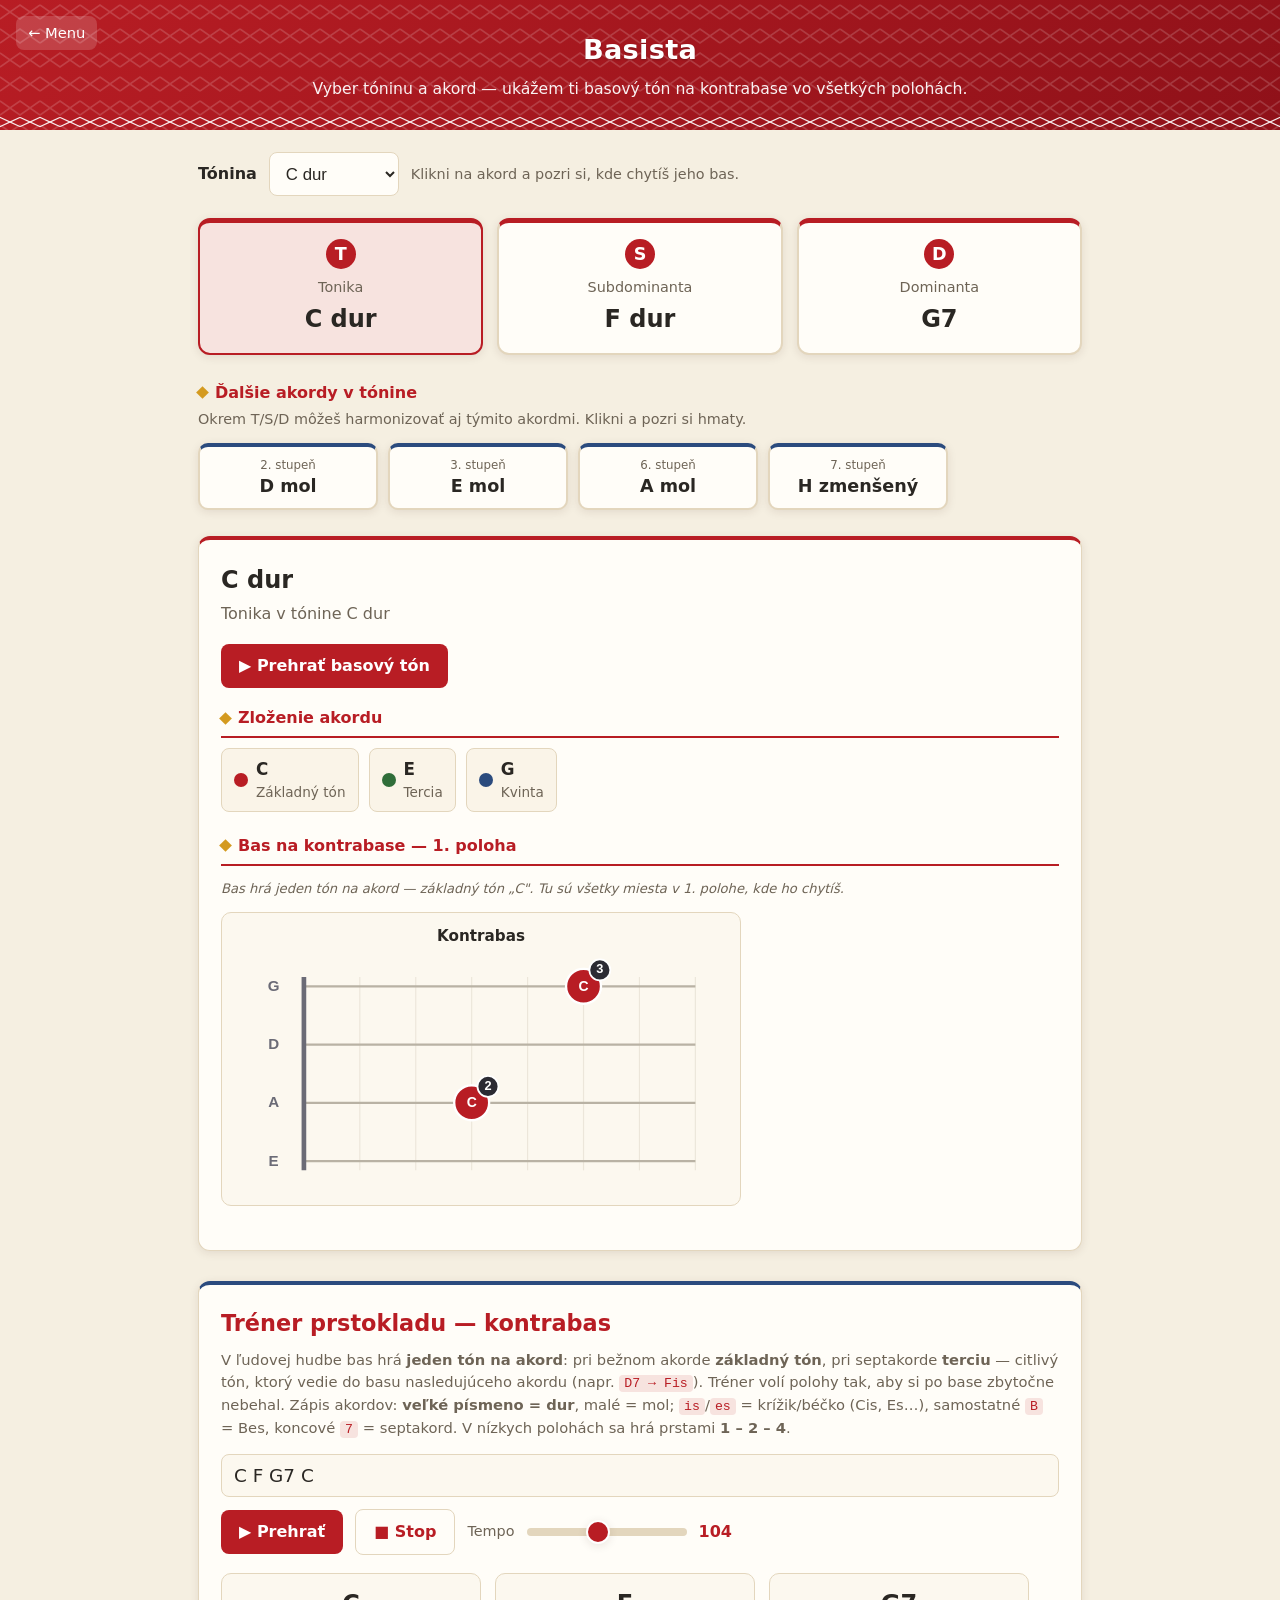
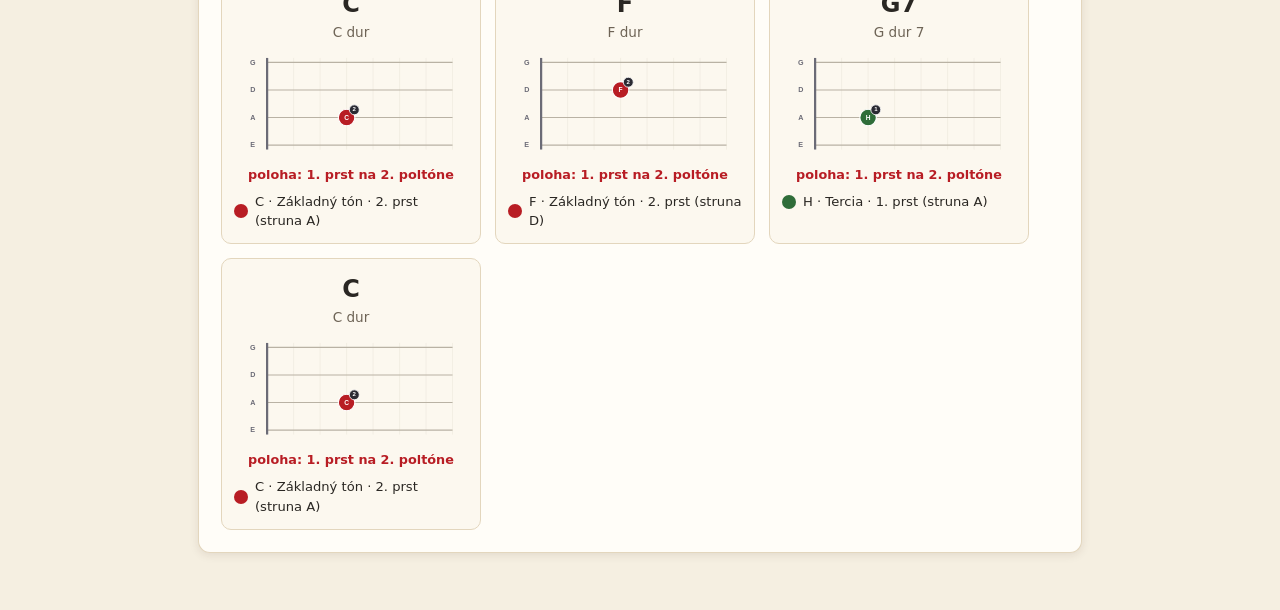
==== basista.html @ 47eb4d36 "Prvotny commit: appka na harmonizaciu ludoviek Menu basista/kontras, vyber toniny, T/S/D + dalsie di" ====
<!DOCTYPE html>
<html lang="sk">
<head>
  <meta charset="UTF-8">
  <meta name="viewport" content="width=device-width, initial-scale=1.0">
  <meta name="theme-color" content="#b81d24">
  <title>Basista — Harmonizácia ľudových piesní</title>
  <link rel="stylesheet" href="styles.css">
</head>
<body data-role="basista">
  <header class="app-header">
    <a class="back-link" href="index.html">← Menu</a>
    <h1>Basista</h1>
    <p class="tagline">Vyber tóninu a akord — ukážem ti basový tón na kontrabase vo všetkých polohách.</p>
  </header>

  <main>
    <section class="controls">
      <label for="keySelect">Tónina</label>
      <select id="keySelect"></select>
      <span class="hint">Klikni na akord a pozri si, kde chytíš jeho bas.</span>
    </section>

    <section class="functions" id="functions" aria-label="Harmonické funkcie"></section>

    <section class="scale" id="scale" aria-label="Ďalšie akordy v tónine"></section>

    <section class="detail" id="detail" hidden></section>

    <section class="trainer" aria-label="Tréner prstokladu kontrabasu">
      <h2>Tréner prstokladu — kontrabas</h2>
      <p class="tr-intro">
        V ľudovej hudbe bas hrá <strong>jeden tón na akord</strong>: pri bežnom akorde
        <strong>základný tón</strong>, pri septakorde <strong>terciu</strong> — citlivý tón, ktorý
        vedie do basu nasledujúceho akordu (napr. <code>D7 → Fis</code>). Tréner volí polohy tak, aby
        si po base zbytočne nebehal.
        Zápis akordov: <strong>veľké písmeno = dur</strong>, malé = mol; <code>is</code>/<code>es</code> =
        krížik/béčko (Cis, Es…), samostatné <code>B</code> = Bes, koncové <code>7</code> = septakord.
        V nízkych polohách sa hrá prstami <strong>1 – 2 – 4</strong>.
      </p>
      <input id="bassInput" type="text" autocomplete="off" spellcheck="false"
             placeholder="napr.  C F G7 C   alebo   G C D G" value="C F G7 C">
      <div class="prog-controls">
        <button type="button" id="bassPlay" class="play-btn">▶ Prehrať</button>
        <button type="button" id="bassStop" class="play-btn ghost">■ Stop</button>
        <label class="tempo" for="bassTempo">Tempo</label>
        <input type="range" id="bassTempo" min="60" max="160" value="104">
        <span class="tempo-val" id="bassTempoVal">104</span>
      </div>
      <div class="prog-errors" id="bassErrors"></div>
      <div class="prog-result" id="bassResult"></div>
    </section>
  </main>

  <script src="js/theory.js"></script>
  <script src="js/instruments.js"></script>
  <script src="js/fingerboard.js"></script>
  <script src="js/kontra.js"></script>
  <script src="js/bass.js"></script>
  <script src="js/lib/Tone.js"></script>
  <script src="js/audio.js"></script>
  <script src="js/app.js"></script>
</body>
</html>
---- styles.css ----
:root {
  color-scheme: light;

  /* Folklórna paleta — ľanové plátno + vyšívacie nite */
  --bg: #f5efe1;            /* nebielené ľanové plátno */
  --panel: #fffdf8;         /* teplá biela */
  --ink: #2a2723;
  --muted: #6e6456;
  --line: #e3d6bd;          /* tlmená béžová (švík) */
  --accent: #b81d24;        /* folklórna červená (hlavný akcent) */
  --accent-soft: #f7e3df;   /* svetlý červený nádych (aktívne karty) */

  /* Folklórne nite */
  --folk-red: #b81d24;
  --folk-blue: #2b4b7e;
  --folk-gold: #d49a1f;
  --folk-green: #2f6d39;

  /* Farby tónov akordu = vyšívacie nite */
  --root: #b81d24;          /* základný tón – červená */
  --third: #2f6d39;         /* tercia – zelená */
  --fifth: #2b4b7e;         /* kvinta – modrá */
  --seventh: #d49a1f;       /* septima – zlatá */

  --shadow: 0 2px 10px rgba(60, 30, 20, 0.10);

  /* Čičmiansky vyšívaný lem (biela mriežka, bezošvová dlaždica 40×24) */
  --folk-band: url("data:image/svg+xml,%3Csvg%20xmlns='http://www.w3.org/2000/svg'%20width='40'%20height='24'%3E%3Cg%20fill='none'%20stroke='white'%20stroke-width='1.6'%3E%3Cpath%20d='M0%205%20L10%2012%20L20%205%20L30%2012%20L40%205'/%3E%3Cpath%20d='M0%2019%20L10%2012%20L20%2019%20L30%2012%20L40%2019'/%3E%3C/g%3E%3C/svg%3E");
}

* { box-sizing: border-box; }

body {
  margin: 0;
  font-family: "Segoe UI", system-ui, -apple-system, sans-serif;
  background: var(--bg);
  color: var(--ink);
  line-height: 1.5;
  -webkit-text-size-adjust: 100%; /* iOS: nezväčšuj text pri otočení */
  text-size-adjust: 100%;
}

/* Viditeľný focus pre klávesnicu (prístupnosť) — folklórne modrý prstenec */
:focus-visible {
  outline: 3px solid var(--folk-blue);
  outline-offset: 2px;
}
a:focus-visible,
button:focus-visible,
select:focus-visible,
input:focus-visible,
.fn-card:focus-visible,
.tone-card:focus-visible,
.menu-card:focus-visible,
.voice.clickable:focus-visible,
.prog-cell.clickable:focus-visible {
  outline: 3px solid var(--folk-blue);
  outline-offset: 2px;
  border-radius: 8px;
}

.app-header {
  position: relative;
  overflow: hidden;
  background: linear-gradient(135deg, var(--folk-red), #8f1119);
  color: #fff;
  padding: 30px 24px 30px;
  text-align: center;
}
/* Jemná výšivková mriežka cez celú hlavičku */
.app-header::before {
  content: "";
  position: absolute;
  inset: 0;
  background-image: var(--folk-band);
  background-size: 40px 24px;
  opacity: 0.16;
  pointer-events: none;
}
/* Vyšívaný lem na spodnom okraji (ako na kroji) */
.app-header::after {
  content: "";
  position: absolute;
  left: 0;
  right: 0;
  bottom: 0;
  height: 16px;
  background-image: var(--folk-band);
  background-size: 40px 16px;
  background-repeat: repeat-x;
  background-position: center bottom;
  opacity: 0.9;
  pointer-events: none;
}
/* Text a odkazy nad vzorom */
.app-header > * { position: relative; z-index: 1; }
.app-header h1 {
  margin: 0 0 6px;
  font-size: 1.7rem;
  letter-spacing: 0.3px;
  text-wrap: balance;
  text-shadow: 0 1px 2px rgba(0, 0, 0, 0.25);
}
.app-header .tagline { margin: 0; opacity: 0.94; font-size: 0.98rem; text-wrap: balance; }

main {
  max-width: 920px;
  margin: 0 auto;
  padding: 22px 18px 60px;
}

.controls {
  display: flex;
  align-items: center;
  gap: 12px;
  flex-wrap: wrap;
  margin-bottom: 22px;
}
.controls label { font-weight: 600; }
.controls select {
  font-size: 1.05rem;
  padding: 8px 12px;
  border: 1px solid var(--line);
  border-radius: 8px;
  background: var(--panel);
  color: var(--ink);
  min-width: 130px;
  min-height: 44px; /* pohodlný dotykový cieľ */
}
.controls .hint { color: var(--muted); font-size: 0.9rem; }

/* Karty funkcií */
.functions {
  display: grid;
  grid-template-columns: repeat(3, 1fr);
  gap: 14px;
  margin-bottom: 26px;
}
.fn-card {
  background: var(--panel);
  border: 2px solid var(--line);
  border-top: 5px solid var(--folk-red); /* vyšívaný pás navrchu */
  border-radius: 12px;
  padding: 16px;
  text-align: center;
  cursor: pointer;
  transition: border-color 0.15s, transform 0.05s, box-shadow 0.15s;
  box-shadow: var(--shadow);
  touch-action: manipulation; /* zruší 300ms oneskorenie a dvojklik-zoom na dotyku */
}
.fn-card:hover { border-color: var(--accent); transform: translateY(-1px); }
.fn-card.active { border-color: var(--accent); background: var(--accent-soft); }
.fn-card .abbr {
  display: inline-block;
  font-size: 1.1rem;
  font-weight: 700;
  color: #fff;
  background: var(--accent);
  width: 30px; height: 30px; line-height: 30px;
  border-radius: 50%;
  margin-bottom: 8px;
}
.fn-card .fn-name { color: var(--muted); font-size: 0.9rem; }
.fn-card .chord-name { font-size: 1.5rem; font-weight: 700; margin-top: 2px; }

/* Ďalšie akordy — menšie karty pod T/S/D */
.scale { margin-bottom: 26px; }
.scale-title {
  font-size: 1rem;
  margin: 0 0 4px;
  color: var(--accent);
  display: flex;
  align-items: center;
  gap: 8px;
}
.scale-title::before {
  content: "";
  width: 9px; height: 9px;
  background: var(--folk-gold);
  transform: rotate(45deg); /* folklórny kosoštvorec */
  flex: none;
}
.scale-hint { color: var(--muted); font-size: 0.9rem; margin: 0 0 12px; }
.scale-tones {
  display: flex;
  flex-wrap: wrap;
  gap: 10px;
}
.tone-card {
  flex: 1 1 120px;
  max-width: 180px;
  background: var(--panel);
  border: 2px solid var(--line);
  border-top: 4px solid var(--folk-blue); /* vyšívaný pás navrchu */
  border-radius: 10px;
  padding: 10px 8px;
  text-align: center;
  cursor: pointer;
  min-height: 44px; /* pohodlný dotykový cieľ */
  box-shadow: var(--shadow);
  transition: border-color 0.15s, transform 0.05s, background 0.15s;
  touch-action: manipulation;
}
.tone-card:hover { border-color: var(--accent); transform: translateY(-1px); }
.tone-card.active { border-color: var(--accent); background: var(--accent-soft); }
.tone-card .deg { font-size: 0.74rem; color: var(--muted); }
.tone-card .tone-name { font-size: 1.1rem; font-weight: 700; line-height: 1.25; margin-top: 2px; }

/* Detail */
.detail {
  background: var(--panel);
  border: 1px solid var(--line);
  border-top: 4px solid var(--folk-red);
  border-radius: 12px;
  padding: 22px;
  box-shadow: var(--shadow);
}
.detail h2 { margin: 0 0 4px; font-size: 1.5rem; text-wrap: balance; }
.detail .sub { color: var(--muted); margin: 0 0 18px; }

.block { margin-bottom: 22px; }
.block h3 {
  font-size: 1rem;
  margin: 0 0 10px;
  padding-bottom: 6px;
  border-bottom: 2px solid var(--folk-red);
  color: var(--accent);
  display: flex;
  align-items: center;
  gap: 8px;
}
.block h3::before {
  content: "";
  width: 9px; height: 9px;
  background: var(--folk-gold);
  transform: rotate(45deg); /* folklórny kosoštvorec */
  flex: none;
}

/* Zloženie akordu */
.notes { list-style: none; padding: 0; margin: 0; display: flex; flex-wrap: wrap; gap: 10px; }
.notes li {
  display: flex; align-items: center; gap: 8px;
  background: #faf4e8; border: 1px solid var(--line);
  border-radius: 8px; padding: 8px 12px;
}
.dot { width: 14px; height: 14px; border-radius: 50%; flex: none; }
.note-name { font-weight: 700; font-size: 1.05rem; }
.note-role { color: var(--muted); font-size: 0.85rem; }
.opt { color: var(--muted); font-style: italic; font-size: 0.82rem; }

/* Hlasy: bas vs kontra */
.voices { display: grid; grid-template-columns: 1fr 1fr; gap: 14px; }
.voice {
  border: 1px solid var(--line); border-radius: 10px; padding: 14px;
  background: #faf4e8;
}
.voice h4 { margin: 0 0 6px; font-size: 0.95rem; }
.voice .tones { font-size: 1.25rem; font-weight: 700; letter-spacing: 0.5px; }
.voice .desc { color: var(--muted); font-size: 0.85rem; margin-top: 4px; }

/* Hmatníky */
.boards { display: grid; grid-template-columns: 1fr 1fr; gap: 18px; }
.boards-one { grid-template-columns: minmax(0, 520px); }
.board { border: 1px solid var(--line); border-radius: 10px; padding: 12px; background: #fcf8ef; }
.board h4 { margin: 0 0 8px; font-size: 0.95rem; text-align: center; }

.fb { display: block; }
.fb-string { stroke: #b9b2a4; stroke-width: 2; }
.fb-grid { stroke: #ece6da; stroke-width: 1; }
.fb-nut { stroke: #6b6b76; stroke-width: 4; }
.fb-strlabel { font: 600 13px "Segoe UI", sans-serif; fill: #6b6b76; text-anchor: middle; }
.fb-note { font: 700 12px "Segoe UI", sans-serif; text-anchor: middle; }
.fb-finger { font: 700 11px "Segoe UI", sans-serif; fill: #fff; text-anchor: middle; }

/* Poznámka o septime */
.seventh-note { margin: 8px 0 0; font-size: 0.86rem; font-weight: 600; color: var(--seventh); }

/* Legenda */
.legend { display: flex; flex-wrap: wrap; gap: 14px; margin-top: 6px; }
.legend span { display: flex; align-items: center; gap: 6px; font-size: 0.85rem; color: var(--muted); }

/* Tréner */
.trainer {
  margin-top: 30px;
  background: var(--panel);
  border: 1px solid var(--line);
  border-top: 4px solid var(--folk-blue);
  border-radius: 12px;
  padding: 22px;
  box-shadow: var(--shadow);
}
.trainer h2 { margin: 0 0 8px; font-size: 1.4rem; color: var(--accent); text-wrap: balance; }
.tr-intro { color: var(--muted); margin: 0 0 14px; font-size: 0.92rem; }
.tr-intro code {
  background: var(--accent-soft); color: var(--accent);
  padding: 1px 5px; border-radius: 4px; font-size: 0.9em;
}
#progInput, #bassInput {
  width: 100%;
  font-size: 1.15rem;
  padding: 10px 12px;
  border: 1px solid var(--line);
  border-radius: 8px;
  background: #fcf8ef;
  color: var(--ink);
  font-family: inherit;
}
#progInput:focus, #bassInput:focus { border-color: var(--accent); }

.prog-errors { margin-top: 10px; }
.prog-error { color: var(--root); font-size: 0.9rem; font-weight: 600; }

.prog-row {
  display: flex;
  flex-wrap: wrap;
  gap: 14px;
  margin-top: 18px;
}
.prog-cell {
  flex: 1 1 200px;
  max-width: 260px;
  border: 1px solid var(--line);
  border-radius: 10px;
  padding: 12px;
  background: #fcf8ef;
}
.prog-chord { font-size: 1.5rem; font-weight: 700; text-align: center; }
.prog-sub { color: var(--muted); font-size: 0.85rem; text-align: center; margin-bottom: 6px; }
.prog-pos {
  text-align: center;
  color: var(--accent);
  font-size: 0.8rem;
  font-weight: 600;
  margin-top: 4px;
}
.prog-ds { margin-top: 8px; display: flex; flex-direction: column; gap: 5px; }
.prog-ds-item {
  display: flex; align-items: center; gap: 7px;
  font-size: 0.82rem; color: var(--ink);
}
.prog-ds-item.held { font-weight: 600; color: #147a7a; }

/* Zvuk: tlačidlá a tempo */
.prog-controls {
  display: flex; align-items: center; gap: 12px; flex-wrap: wrap; margin-top: 12px;
}
.play-btn {
  font: inherit; font-weight: 600; cursor: pointer;
  background: var(--accent); color: #fff; border: none;
  border-radius: 8px; padding: 10px 18px;
  min-height: 44px; /* pohodlný dotykový cieľ */
  touch-action: manipulation;
  transition: background 0.15s, transform 0.05s;
}
.play-btn:hover { background: #8f1119; }
.play-btn:active { transform: translateY(1px); }
.play-btn.ghost { background: transparent; color: var(--accent); border: 1px solid var(--line); }
.play-btn.ghost:hover { background: var(--accent-soft); }
.detail .play-btn { margin: 0 0 18px; }

.tempo { color: var(--muted); font-size: 0.9rem; }
/* Posuvník tempa — väčší úchop pre prst na dotykových obrazovkách */
.prog-controls input[type="range"] {
  -webkit-appearance: none; appearance: none;
  height: 8px; border-radius: 4px;
  background: var(--line); accent-color: var(--accent);
  max-width: 160px; flex: 1 1 120px; margin: 6px 0;
}
.prog-controls input[type="range"]::-webkit-slider-thumb {
  -webkit-appearance: none; appearance: none;
  width: 24px; height: 24px; border-radius: 50%;
  background: var(--accent); border: 2px solid #fff;
  box-shadow: var(--shadow); cursor: pointer;
}
.prog-controls input[type="range"]::-moz-range-thumb {
  width: 24px; height: 24px; border-radius: 50%;
  background: var(--accent); border: 2px solid #fff; cursor: pointer;
}
.prog-controls input[type="range"]::-moz-range-track {
  height: 8px; border-radius: 4px; background: var(--line);
}
.tempo-val { color: var(--accent); font-weight: 700; min-width: 3ch; font-variant-numeric: tabular-nums; }

.clickable { cursor: pointer; }
.voice.clickable:hover, .prog-cell.clickable:hover { border-color: var(--accent); }

/* Hlavné menu (výber roly) */
.menu { display: grid; grid-template-columns: 1fr 1fr; gap: 18px; }
.menu-card {
  display: flex; flex-direction: column; gap: 8px;
  background: var(--panel); border: 2px solid var(--line);
  border-top: 6px solid var(--folk-red); /* vyšívaný pás navrchu */
  border-radius: 14px; padding: 26px 22px;
  text-decoration: none; color: var(--ink);
  box-shadow: var(--shadow); cursor: pointer;
  transition: border-color 0.15s, transform 0.05s, box-shadow 0.15s;
  touch-action: manipulation;
}
.menu-card:hover { transform: translateY(-2px); box-shadow: 0 8px 22px rgba(60, 30, 20, 0.16); }
/* Basista = červená niť, Kontráš = modrá niť */
.menu-card:first-child { border-top-color: var(--folk-red); }
.menu-card:last-child { border-top-color: var(--folk-blue); }
.menu-title { font-size: 1.5rem; font-weight: 700; color: var(--folk-red); text-wrap: balance; }
.menu-card:last-child .menu-title { color: var(--folk-blue); }
.menu-desc { color: var(--muted); font-size: 0.95rem; }

/* Späť na menu */
.back-link {
  position: absolute; left: 16px; top: 16px;
  color: #fff; text-decoration: none; font-size: 0.92rem;
  background: rgba(255, 255, 255, 0.16);
  padding: 6px 12px; border-radius: 8px;
  transition: background 0.15s;
}
.back-link:hover { background: rgba(255, 255, 255, 0.3); }

@media (max-width: 620px) {
  .functions { grid-template-columns: 1fr; }
  .menu { grid-template-columns: 1fr; }
  .voices, .boards { grid-template-columns: 1fr; }
  .prog-cell { max-width: none; flex-basis: 100%; }

  /* Menšia hlavička, aby na telefóne nezaberala pol obrazovky */
  .app-header { padding: 22px 16px 22px; }
  .app-header h1 { font-size: 1.35rem; }
  .app-header .tagline { font-size: 0.9rem; }

  main { padding: 18px 14px 48px; }
  .detail, .trainer { padding: 16px; }

  /* Výber tóniny nech zaberie celý riadok a dobre sa naň ťukne */
  .controls { gap: 8px; }
  .controls select { flex: 1 1 auto; min-height: 44px; }
  .controls .hint { flex-basis: 100%; }

  /* Prehrať/Stop nech vyplnia riadok, tempo posuvník pod nimi */
  .prog-controls { gap: 10px; }
  .prog-controls .play-btn { flex: 1 1 auto; }
}

/* Rešpektuj prefers-reduced-motion — vypni animácie pre citlivých používateľov */
@media (prefers-reduced-motion: reduce) {
  *, *::before, *::after {
    animation-duration: 0.01ms !important;
    animation-iteration-count: 1 !important;
    transition-duration: 0.01ms !important;
    scroll-behavior: auto !important;
  }
}
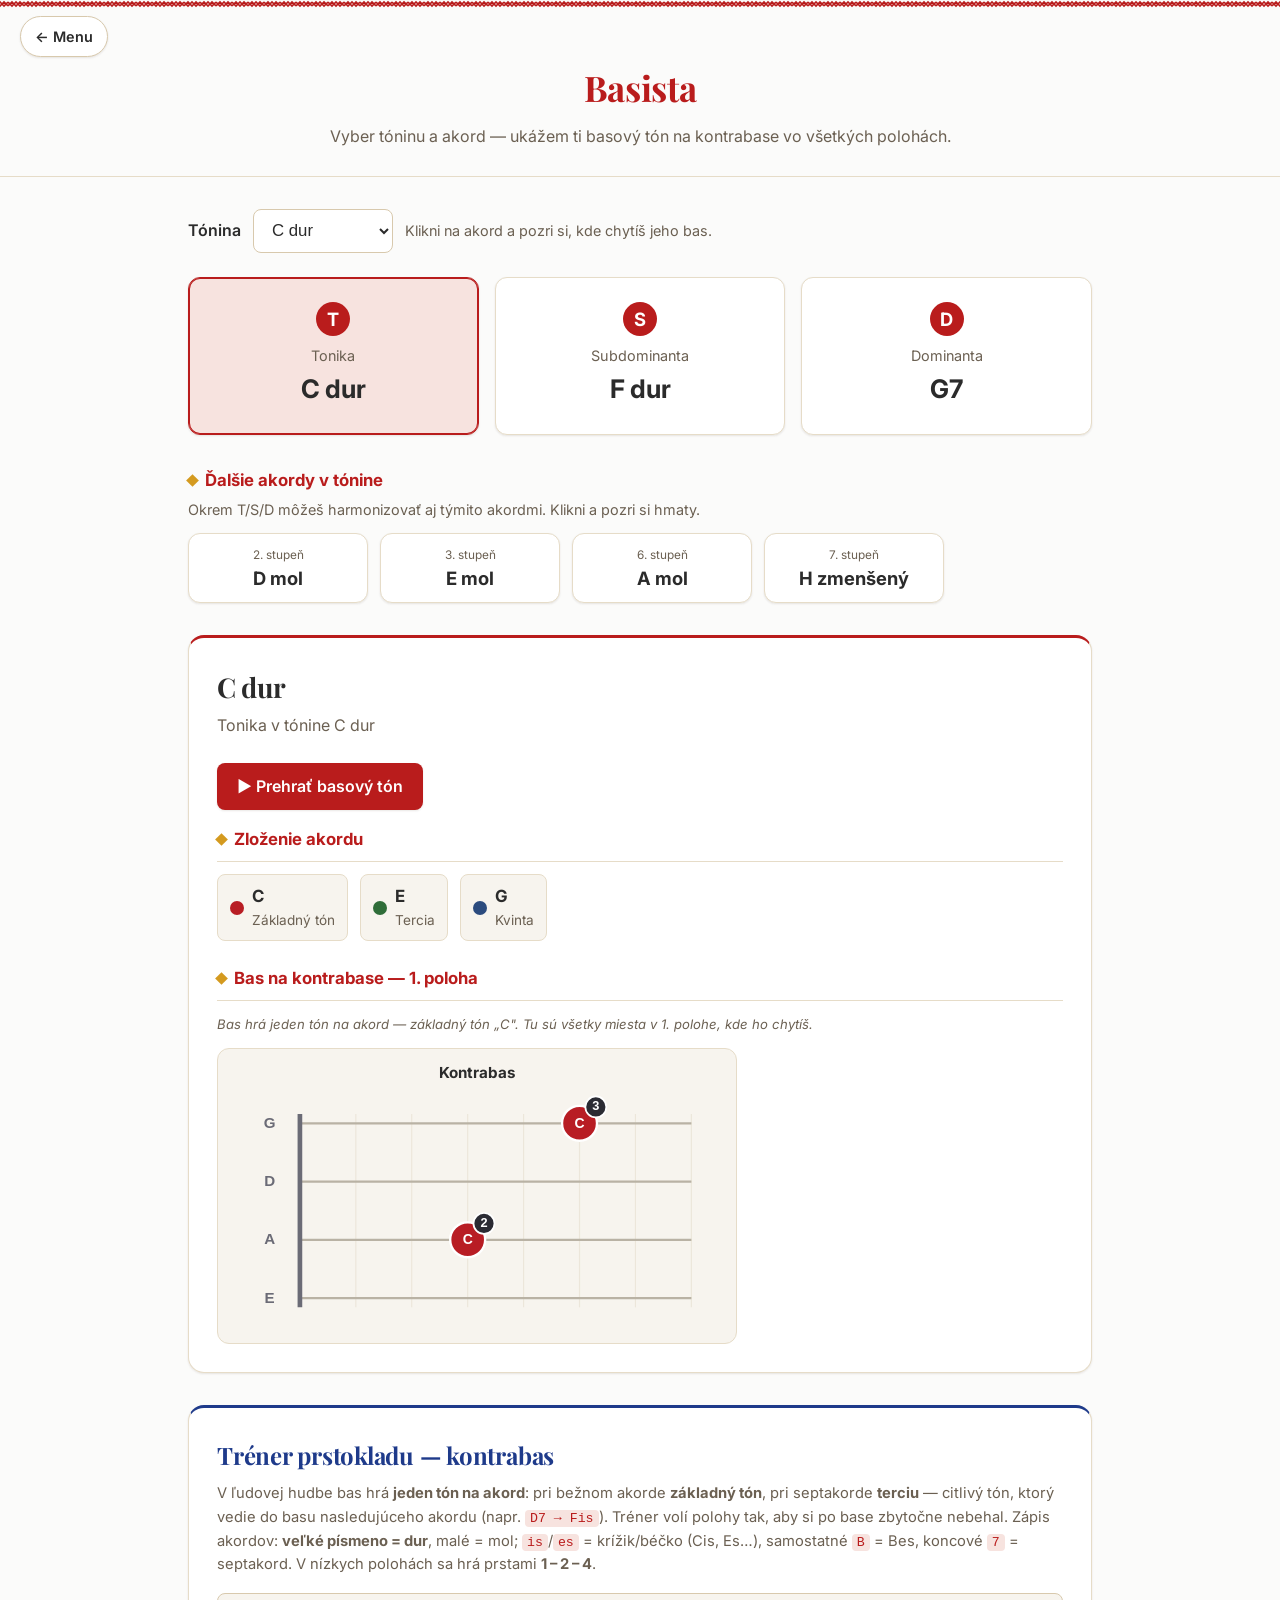
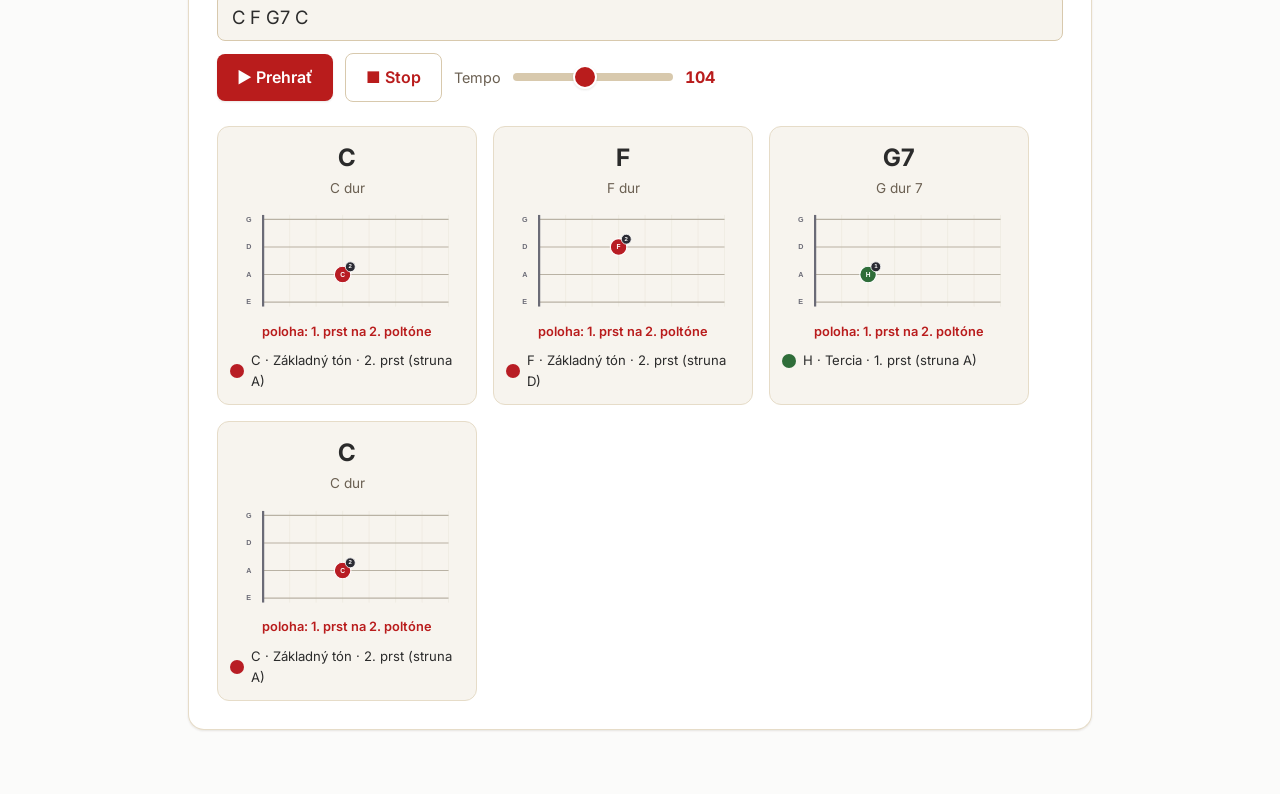
==== commit 26541c56: "Nova identita (Modern Folklore) + podstranka Hmaty akordov + durovy hmat - Landing: vzdusny hero (Pl" ====
--- a/basista.html
+++ b/basista.html
@@ -3,8 +3,11 @@
 <head>
   <meta charset="UTF-8">
   <meta name="viewport" content="width=device-width, initial-scale=1.0">
-  <meta name="theme-color" content="#b81d24">
+  <meta name="theme-color" content="#fbfbfa">
   <title>Basista — Harmonizácia ľudových piesní</title>
+  <link rel="preconnect" href="https://fonts.googleapis.com">
+  <link rel="preconnect" href="https://fonts.gstatic.com" crossorigin>
+  <link rel="stylesheet" href="https://fonts.googleapis.com/css2?family=Inter:wght@400;500;600&family=Playfair+Display:wght@600;700&display=swap">
   <link rel="stylesheet" href="styles.css">
 </head>
 <body data-role="basista">
--- a/styles.css
+++ b/styles.css
@@ -2,27 +2,58 @@
   color-scheme: light;
 
   /* Folklórna paleta — ľanové plátno + vyšívacie nite */
-  --bg: #f5efe1;            /* nebielené ľanové plátno */
-  --panel: #fffdf8;         /* teplá biela */
-  --ink: #2a2723;
-  --muted: #6e6456;
-  --line: #e3d6bd;          /* tlmená béžová (švík) */
-  --accent: #b81d24;        /* folklórna červená (hlavný akcent) */
-  --accent-soft: #f7e3df;   /* svetlý červený nádych (aktívne karty) */
+  --bg: #fbfbfa;            /* ľanová off-white */
+  --surface: #ffffff;       /* karty */
+  --surface-2: #f7f4ee;     /* vnorené plochy (zloženie, hlasy, hmatníky, vstupy) */
+  --ink: #2b2b2b;           /* deep charcoal */
+  --muted: #6b6052;
+  --line: #e6dcc8;          /* jemný švík */
+  --line-strong: #d8c9ad;
+  --accent: #b91c1c;        /* madder red */
+  --accent-press: #a31818;
+  --accent-soft: #f7e3df;
 
   /* Folklórne nite */
-  --folk-red: #b81d24;
-  --folk-blue: #2b4b7e;
+  --folk-red: #b91c1c;
+  --folk-blue: #1e3a8a;     /* indigo */
   --folk-gold: #d49a1f;
   --folk-green: #2f6d39;
 
+  /* „Modern Folklore" — identita hlavnej stránky (landing) */
+  --linen: #fbfbfa;
+  --madder: #b91c1c;
+  --indigo: #1e3a8a;
+  --charcoal: #2b2b2b;
+  --font-serif: 'Playfair Display', Georgia, 'Times New Roman', serif;
+  --font-sans: 'Inter', system-ui, 'Segoe UI', Roboto, sans-serif;
+  --stitch-red: url("data:image/svg+xml,%3Csvg%20xmlns='http://www.w3.org/2000/svg'%20width='16'%20height='8'%3E%3Cg%20fill='none'%20stroke='%23B91C1C'%20stroke-width='1.6'%3E%3Cpath%20d='M0%202%20L4%206%20L8%202%20L12%206%20L16%202'/%3E%3Cpath%20d='M0%206%20L4%202%20L8%206%20L12%202%20L16%206'/%3E%3C/g%3E%3C/svg%3E");
+  --stitch-blue: url("data:image/svg+xml,%3Csvg%20xmlns='http://www.w3.org/2000/svg'%20width='16'%20height='8'%3E%3Cg%20fill='none'%20stroke='%231E3A8A'%20stroke-width='1.6'%3E%3Cpath%20d='M0%202%20L4%206%20L8%202%20L12%206%20L16%202'/%3E%3Cpath%20d='M0%206%20L4%202%20L8%206%20L12%202%20L16%206'/%3E%3C/g%3E%3C/svg%3E");
+  --stitch-gold: url("data:image/svg+xml,%3Csvg%20xmlns='http://www.w3.org/2000/svg'%20width='16'%20height='8'%3E%3Cg%20fill='none'%20stroke='%23D49A1F'%20stroke-width='1.6'%3E%3Cpath%20d='M0%202%20L4%206%20L8%202%20L12%206%20L16%202'/%3E%3Cpath%20d='M0%206%20L4%202%20L8%206%20L12%202%20L16%206'/%3E%3C/g%3E%3C/svg%3E");
+
   /* Farby tónov akordu = vyšívacie nite */
-  --root: #b81d24;          /* základný tón – červená */
-  --third: #2f6d39;         /* tercia – zelená */
-  --fifth: #2b4b7e;         /* kvinta – modrá */
-  --seventh: #d49a1f;       /* septima – zlatá */
-
-  --shadow: 0 2px 10px rgba(60, 30, 20, 0.10);
+  --root: #b81d24;
+  --third: #2f6d39;
+  --fifth: #2b4b7e;
+  --seventh: #d49a1f;
+
+  /* Elevácia — dve jemné úrovne */
+  --shadow-sm: 0 1px 2px rgba(60, 30, 20, 0.06), 0 1px 3px rgba(60, 30, 20, 0.05);
+  --shadow-md: 0 6px 20px rgba(60, 30, 20, 0.10);
+  --shadow: var(--shadow-sm); /* spätná kompatibilita */
+
+  /* Rádiusy */
+  --radius-sm: 8px;
+  --radius: 12px;
+  --radius-lg: 16px;
+
+  /* Rozostupy — 8px rytmus */
+  --space-1: 4px;
+  --space-2: 8px;
+  --space-3: 12px;
+  --space-4: 16px;
+  --space-5: 24px;
+  --space-6: 32px;
+  --space-7: 48px;
 
   /* Čičmiansky vyšívaný lem (biela mriežka, bezošvová dlaždica 40×24) */
   --folk-band: url("data:image/svg+xml,%3Csvg%20xmlns='http://www.w3.org/2000/svg'%20width='40'%20height='24'%3E%3Cg%20fill='none'%20stroke='white'%20stroke-width='1.6'%3E%3Cpath%20d='M0%205%20L10%2012%20L20%205%20L30%2012%20L40%205'/%3E%3Cpath%20d='M0%2019%20L10%2012%20L20%2019%20L30%2012%20L40%2019'/%3E%3C/g%3E%3C/svg%3E");
@@ -32,10 +63,12 @@
 
 body {
   margin: 0;
-  font-family: "Segoe UI", system-ui, -apple-system, sans-serif;
+  font-family: var(--font-sans);
   background: var(--bg);
   color: var(--ink);
-  line-height: 1.5;
+  line-height: 1.6;
+  -webkit-font-smoothing: antialiased;
+  -moz-osx-font-smoothing: grayscale;
   -webkit-text-size-adjust: 100%; /* iOS: nezväčšuj text pri otočení */
   text-size-adjust: 100%;
 }
@@ -51,247 +84,245 @@
 input:focus-visible,
 .fn-card:focus-visible,
 .tone-card:focus-visible,
-.menu-card:focus-visible,
+.tile:focus-visible,
 .voice.clickable:focus-visible,
 .prog-cell.clickable:focus-visible {
   outline: 3px solid var(--folk-blue);
   outline-offset: 2px;
-  border-radius: 8px;
-}
-
+  border-radius: var(--radius-sm);
+}
+
+/* ---- Hlavička podstránok — svetlá „Linen & Embroidery" ---- */
 .app-header {
   position: relative;
-  overflow: hidden;
-  background: linear-gradient(135deg, var(--folk-red), #8f1119);
-  color: #fff;
-  padding: 30px 24px 30px;
+  background: transparent;
+  color: var(--ink);
   text-align: center;
-}
-/* Jemná výšivková mriežka cez celú hlavičku */
+  padding: clamp(40px, 7vw, 60px) 24px clamp(18px, 3vw, 26px);
+  border-bottom: 1px solid var(--line);
+}
+/* Tenký vyšívaný pás navrchu — farba podľa roly (basa = červená, kontra = indigo) */
 .app-header::before {
   content: "";
-  position: absolute;
-  inset: 0;
-  background-image: var(--folk-band);
-  background-size: 40px 24px;
-  opacity: 0.16;
+  position: absolute; top: 0; left: 0; right: 0;
+  height: 8px;
+  background-image: var(--stitch-red);
+  background-repeat: repeat-x;
+  background-position: center;
   pointer-events: none;
 }
-/* Vyšívaný lem na spodnom okraji (ako na kroji) */
-.app-header::after {
-  content: "";
-  position: absolute;
-  left: 0;
-  right: 0;
-  bottom: 0;
-  height: 16px;
-  background-image: var(--folk-band);
-  background-size: 40px 16px;
-  background-repeat: repeat-x;
-  background-position: center bottom;
-  opacity: 0.9;
-  pointer-events: none;
-}
-/* Text a odkazy nad vzorom */
-.app-header > * { position: relative; z-index: 1; }
+[data-role="kontras"] .app-header::before,
+[data-role="akordy"] .app-header::before { background-image: var(--stitch-blue); }
 .app-header h1 {
-  margin: 0 0 6px;
-  font-size: 1.7rem;
-  letter-spacing: 0.3px;
+  margin: 0 0 var(--space-2);
+  font-family: var(--font-serif);
+  font-weight: 700;
+  font-size: clamp(1.6rem, 4vw, 2.2rem);
+  letter-spacing: -0.01em;
+  color: var(--ink);
   text-wrap: balance;
-  text-shadow: 0 1px 2px rgba(0, 0, 0, 0.25);
-}
-.app-header .tagline { margin: 0; opacity: 0.94; font-size: 0.98rem; text-wrap: balance; }
+}
+[data-role="basista"] .app-header h1 { color: var(--madder); }
+[data-role="kontras"] .app-header h1,
+[data-role="akordy"] .app-header h1 { color: var(--indigo); }
+.app-header .tagline { margin: 0; color: var(--muted); font-size: 1rem; text-wrap: balance; }
 
 main {
-  max-width: 920px;
+  max-width: 960px;
   margin: 0 auto;
-  padding: 22px 18px 60px;
-}
-
+  padding: clamp(20px, 4vw, 32px) clamp(16px, 4vw, 28px) 64px;
+}
+
+/* ---- Výber tóniny ---- */
 .controls {
   display: flex;
   align-items: center;
-  gap: 12px;
+  gap: var(--space-3);
   flex-wrap: wrap;
-  margin-bottom: 22px;
+  margin-bottom: var(--space-5);
 }
 .controls label { font-weight: 600; }
 .controls select {
   font-size: 1.05rem;
-  padding: 8px 12px;
-  border: 1px solid var(--line);
-  border-radius: 8px;
-  background: var(--panel);
+  padding: 10px 14px;
+  border: 1px solid var(--line-strong);
+  border-radius: var(--radius-sm);
+  background: var(--surface);
   color: var(--ink);
-  min-width: 130px;
+  min-width: 140px;
   min-height: 44px; /* pohodlný dotykový cieľ */
 }
 .controls .hint { color: var(--muted); font-size: 0.9rem; }
 
-/* Karty funkcií */
+/* ---- Karty funkcií T/S/D ---- */
 .functions {
   display: grid;
   grid-template-columns: repeat(3, 1fr);
-  gap: 14px;
-  margin-bottom: 26px;
+  gap: var(--space-4);
+  margin-bottom: var(--space-6);
 }
 .fn-card {
-  background: var(--panel);
-  border: 2px solid var(--line);
-  border-top: 5px solid var(--folk-red); /* vyšívaný pás navrchu */
-  border-radius: 12px;
-  padding: 16px;
+  background: var(--surface);
+  border: 1px solid var(--line);
+  border-radius: var(--radius);
+  padding: var(--space-5) var(--space-4);
   text-align: center;
   cursor: pointer;
-  transition: border-color 0.15s, transform 0.05s, box-shadow 0.15s;
-  box-shadow: var(--shadow);
+  box-shadow: var(--shadow-sm);
+  transition: border-color 0.15s, transform 0.08s, box-shadow 0.15s;
   touch-action: manipulation; /* zruší 300ms oneskorenie a dvojklik-zoom na dotyku */
 }
-.fn-card:hover { border-color: var(--accent); transform: translateY(-1px); }
-.fn-card.active { border-color: var(--accent); background: var(--accent-soft); }
+.fn-card:hover { border-color: var(--line-strong); transform: translateY(-2px); box-shadow: var(--shadow-md); }
+.fn-card.active {
+  border-color: var(--accent);
+  background: var(--accent-soft);
+  box-shadow: inset 0 0 0 1px var(--accent), var(--shadow-sm);
+}
 .fn-card .abbr {
   display: inline-block;
-  font-size: 1.1rem;
+  font-size: 1.15rem;
   font-weight: 700;
   color: #fff;
   background: var(--accent);
-  width: 30px; height: 30px; line-height: 30px;
+  width: 34px; height: 34px; line-height: 34px;
   border-radius: 50%;
-  margin-bottom: 8px;
+  margin-bottom: var(--space-2);
 }
 .fn-card .fn-name { color: var(--muted); font-size: 0.9rem; }
-.fn-card .chord-name { font-size: 1.5rem; font-weight: 700; margin-top: 2px; }
-
-/* Ďalšie akordy — menšie karty pod T/S/D */
-.scale { margin-bottom: 26px; }
+.fn-card .chord-name { font-size: 1.6rem; font-weight: 700; margin-top: 2px; letter-spacing: -0.01em; }
+
+/* ---- Ďalšie akordy ---- */
+.scale { margin-bottom: var(--space-6); }
 .scale-title {
-  font-size: 1rem;
-  margin: 0 0 4px;
-  color: var(--accent);
+  font-size: 1.05rem;
+  margin: 0 0 var(--space-1);
+  color: var(--folk-red);
   display: flex;
   align-items: center;
-  gap: 8px;
-}
-.scale-title::before {
+  gap: var(--space-2);
+}
+.scale-hint { color: var(--muted); font-size: 0.9rem; margin: 0 0 var(--space-3); }
+.scale-tones {
+  display: flex;
+  flex-wrap: wrap;
+  gap: var(--space-3);
+}
+.tone-card {
+  flex: 1 1 120px;
+  max-width: 180px;
+  background: var(--surface);
+  border: 1px solid var(--line);
+  border-radius: var(--radius);
+  padding: var(--space-3) var(--space-2);
+  text-align: center;
+  cursor: pointer;
+  min-height: 44px; /* pohodlný dotykový cieľ */
+  box-shadow: var(--shadow-sm);
+  transition: border-color 0.15s, transform 0.08s, box-shadow 0.15s;
+  touch-action: manipulation;
+}
+.tone-card:hover { border-color: var(--line-strong); transform: translateY(-2px); box-shadow: var(--shadow-md); }
+.tone-card.active {
+  border-color: var(--accent);
+  background: var(--accent-soft);
+  box-shadow: inset 0 0 0 1px var(--accent), var(--shadow-sm);
+}
+.tone-card .deg { font-size: 0.74rem; color: var(--muted); }
+.tone-card .tone-name { font-size: 1.15rem; font-weight: 700; line-height: 1.25; margin-top: 2px; }
+
+/* ---- Spoločné kosoštvorcové značky nadpisov ---- */
+.scale-title::before,
+.block h3::before,
+.picker-label::before {
   content: "";
   width: 9px; height: 9px;
   background: var(--folk-gold);
   transform: rotate(45deg); /* folklórny kosoštvorec */
   flex: none;
 }
-.scale-hint { color: var(--muted); font-size: 0.9rem; margin: 0 0 12px; }
-.scale-tones {
-  display: flex;
-  flex-wrap: wrap;
-  gap: 10px;
-}
-.tone-card {
-  flex: 1 1 120px;
-  max-width: 180px;
-  background: var(--panel);
-  border: 2px solid var(--line);
-  border-top: 4px solid var(--folk-blue); /* vyšívaný pás navrchu */
-  border-radius: 10px;
-  padding: 10px 8px;
-  text-align: center;
-  cursor: pointer;
-  min-height: 44px; /* pohodlný dotykový cieľ */
-  box-shadow: var(--shadow);
-  transition: border-color 0.15s, transform 0.05s, background 0.15s;
-  touch-action: manipulation;
-}
-.tone-card:hover { border-color: var(--accent); transform: translateY(-1px); }
-.tone-card.active { border-color: var(--accent); background: var(--accent-soft); }
-.tone-card .deg { font-size: 0.74rem; color: var(--muted); }
-.tone-card .tone-name { font-size: 1.1rem; font-weight: 700; line-height: 1.25; margin-top: 2px; }
-
-/* Detail */
+
+/* ---- Detail akordu ---- */
 .detail {
-  background: var(--panel);
+  background: var(--surface);
   border: 1px solid var(--line);
-  border-top: 4px solid var(--folk-red);
-  border-radius: 12px;
-  padding: 22px;
-  box-shadow: var(--shadow);
-}
-.detail h2 { margin: 0 0 4px; font-size: 1.5rem; text-wrap: balance; }
-.detail .sub { color: var(--muted); margin: 0 0 18px; }
-
-.block { margin-bottom: 22px; }
+  border-top: 3px solid var(--folk-red);
+  border-radius: var(--radius-lg);
+  padding: clamp(16px, 3vw, 28px);
+  box-shadow: var(--shadow-sm);
+}
+.detail h2 { margin: 0 0 var(--space-1); font-family: var(--font-serif); font-size: 1.7rem; letter-spacing: -0.01em; text-wrap: balance; }
+.detail .sub { color: var(--muted); margin: 0 0 var(--space-5); }
+
+.block { margin-bottom: var(--space-5); }
+.block:last-child { margin-bottom: 0; }
 .block h3 {
-  font-size: 1rem;
-  margin: 0 0 10px;
-  padding-bottom: 6px;
-  border-bottom: 2px solid var(--folk-red);
-  color: var(--accent);
+  font-size: 1.05rem;
+  margin: 0 0 var(--space-3);
+  padding-bottom: var(--space-2);
+  border-bottom: 1px solid var(--line);
+  color: var(--folk-red);
   display: flex;
   align-items: center;
-  gap: 8px;
-}
-.block h3::before {
-  content: "";
-  width: 9px; height: 9px;
-  background: var(--folk-gold);
-  transform: rotate(45deg); /* folklórny kosoštvorec */
-  flex: none;
-}
-
-/* Zloženie akordu */
-.notes { list-style: none; padding: 0; margin: 0; display: flex; flex-wrap: wrap; gap: 10px; }
+  gap: var(--space-2);
+}
+
+/* ---- Zloženie akordu ---- */
+.notes { list-style: none; padding: 0; margin: 0; display: flex; flex-wrap: wrap; gap: var(--space-3); }
 .notes li {
-  display: flex; align-items: center; gap: 8px;
-  background: #faf4e8; border: 1px solid var(--line);
-  border-radius: 8px; padding: 8px 12px;
+  display: flex; align-items: center; gap: var(--space-2);
+  background: var(--surface-2); border: 1px solid var(--line);
+  border-radius: var(--radius-sm); padding: var(--space-2) var(--space-3);
 }
 .dot { width: 14px; height: 14px; border-radius: 50%; flex: none; }
 .note-name { font-weight: 700; font-size: 1.05rem; }
 .note-role { color: var(--muted); font-size: 0.85rem; }
 .opt { color: var(--muted); font-style: italic; font-size: 0.82rem; }
 
-/* Hlasy: bas vs kontra */
-.voices { display: grid; grid-template-columns: 1fr 1fr; gap: 14px; }
+/* ---- Hlasy: bas vs kontra ---- */
+.voices { display: grid; grid-template-columns: 1fr 1fr; gap: var(--space-4); }
 .voice {
-  border: 1px solid var(--line); border-radius: 10px; padding: 14px;
-  background: #faf4e8;
-}
-.voice h4 { margin: 0 0 6px; font-size: 0.95rem; }
+  border: 1px solid var(--line); border-radius: var(--radius); padding: var(--space-4);
+  background: var(--surface-2);
+}
+.voice h4 { margin: 0 0 var(--space-1); font-size: 0.95rem; }
 .voice .tones { font-size: 1.25rem; font-weight: 700; letter-spacing: 0.5px; }
-.voice .desc { color: var(--muted); font-size: 0.85rem; margin-top: 4px; }
-
-/* Hmatníky */
-.boards { display: grid; grid-template-columns: 1fr 1fr; gap: 18px; }
+.voice .desc { color: var(--muted); font-size: 0.85rem; margin-top: var(--space-1); }
+
+/* ---- Hmatníky ---- */
+.boards { display: grid; grid-template-columns: 1fr 1fr; gap: var(--space-5); }
 .boards-one { grid-template-columns: minmax(0, 520px); }
-.board { border: 1px solid var(--line); border-radius: 10px; padding: 12px; background: #fcf8ef; }
-.board h4 { margin: 0 0 8px; font-size: 0.95rem; text-align: center; }
+.board { border: 1px solid var(--line); border-radius: var(--radius); padding: var(--space-3); background: var(--surface-2); }
+.board h4 { margin: 0 0 var(--space-2); font-size: 0.95rem; text-align: center; }
 
 .fb { display: block; }
 .fb-string { stroke: #b9b2a4; stroke-width: 2; }
 .fb-grid { stroke: #ece6da; stroke-width: 1; }
+/* Základný durový hmat na husliach/viole — zvýraznené polohy prstov (2,4,5,7 poltónov) */
+.fb-grid-major { stroke: #b5793c; stroke-width: 4; stroke-opacity: 0.4; }
 .fb-nut { stroke: #6b6b76; stroke-width: 4; }
 .fb-strlabel { font: 600 13px "Segoe UI", sans-serif; fill: #6b6b76; text-anchor: middle; }
 .fb-note { font: 700 12px "Segoe UI", sans-serif; text-anchor: middle; }
 .fb-finger { font: 700 11px "Segoe UI", sans-serif; fill: #fff; text-anchor: middle; }
 
 /* Poznámka o septime */
-.seventh-note { margin: 8px 0 0; font-size: 0.86rem; font-weight: 600; color: var(--seventh); }
+.seventh-note { margin: var(--space-2) 0 0; font-size: 0.86rem; font-weight: 600; color: var(--seventh); }
 
 /* Legenda */
-.legend { display: flex; flex-wrap: wrap; gap: 14px; margin-top: 6px; }
+.legend { display: flex; flex-wrap: wrap; gap: var(--space-4); margin-top: var(--space-1); }
 .legend span { display: flex; align-items: center; gap: 6px; font-size: 0.85rem; color: var(--muted); }
 
-/* Tréner */
+/* ---- Tréner ---- */
 .trainer {
-  margin-top: 30px;
-  background: var(--panel);
+  margin-top: var(--space-6);
+  background: var(--surface);
   border: 1px solid var(--line);
-  border-top: 4px solid var(--folk-blue);
-  border-radius: 12px;
-  padding: 22px;
-  box-shadow: var(--shadow);
-}
-.trainer h2 { margin: 0 0 8px; font-size: 1.4rem; color: var(--accent); text-wrap: balance; }
-.tr-intro { color: var(--muted); margin: 0 0 14px; font-size: 0.92rem; }
+  border-top: 3px solid var(--folk-blue);
+  border-radius: var(--radius-lg);
+  padding: clamp(16px, 3vw, 28px);
+  box-shadow: var(--shadow-sm);
+}
+.trainer h2 { margin: 0 0 var(--space-2); font-family: var(--font-serif); font-size: 1.5rem; color: var(--folk-blue); letter-spacing: -0.01em; text-wrap: balance; }
+.tr-intro { color: var(--muted); margin: 0 0 var(--space-4); font-size: 0.92rem; }
 .tr-intro code {
   background: var(--accent-soft); color: var(--accent);
   padding: 1px 5px; border-radius: 4px; font-size: 0.9em;
@@ -299,143 +330,289 @@
 #progInput, #bassInput {
   width: 100%;
   font-size: 1.15rem;
-  padding: 10px 12px;
-  border: 1px solid var(--line);
-  border-radius: 8px;
-  background: #fcf8ef;
+  padding: 12px 14px;
+  border: 1px solid var(--line-strong);
+  border-radius: var(--radius-sm);
+  background: var(--surface-2);
   color: var(--ink);
   font-family: inherit;
 }
 #progInput:focus, #bassInput:focus { border-color: var(--accent); }
 
-.prog-errors { margin-top: 10px; }
+.prog-errors { margin-top: var(--space-3); }
 .prog-error { color: var(--root); font-size: 0.9rem; font-weight: 600; }
 
 .prog-row {
   display: flex;
   flex-wrap: wrap;
-  gap: 14px;
-  margin-top: 18px;
+  gap: var(--space-4);
+  margin-top: var(--space-5);
 }
 .prog-cell {
   flex: 1 1 200px;
   max-width: 260px;
   border: 1px solid var(--line);
-  border-radius: 10px;
-  padding: 12px;
-  background: #fcf8ef;
-}
-.prog-chord { font-size: 1.5rem; font-weight: 700; text-align: center; }
+  border-radius: var(--radius);
+  padding: var(--space-3);
+  background: var(--surface-2);
+}
+.prog-chord { font-size: 1.5rem; font-weight: 700; text-align: center; letter-spacing: -0.01em; }
 .prog-sub { color: var(--muted); font-size: 0.85rem; text-align: center; margin-bottom: 6px; }
 .prog-pos {
   text-align: center;
   color: var(--accent);
   font-size: 0.8rem;
   font-weight: 600;
-  margin-top: 4px;
-}
-.prog-ds { margin-top: 8px; display: flex; flex-direction: column; gap: 5px; }
+  margin-top: var(--space-1);
+}
+.prog-ds { margin-top: var(--space-2); display: flex; flex-direction: column; gap: 5px; }
 .prog-ds-item {
   display: flex; align-items: center; gap: 7px;
   font-size: 0.82rem; color: var(--ink);
 }
 .prog-ds-item.held { font-weight: 600; color: #147a7a; }
 
-/* Zvuk: tlačidlá a tempo */
+/* ---- Zvuk: tlačidlá a tempo ---- */
 .prog-controls {
-  display: flex; align-items: center; gap: 12px; flex-wrap: wrap; margin-top: 12px;
+  display: flex; align-items: center; gap: var(--space-3); flex-wrap: wrap; margin-top: var(--space-3);
 }
 .play-btn {
   font: inherit; font-weight: 600; cursor: pointer;
   background: var(--accent); color: #fff; border: none;
-  border-radius: 8px; padding: 10px 18px;
+  border-radius: var(--radius-sm); padding: 11px 20px;
   min-height: 44px; /* pohodlný dotykový cieľ */
+  box-shadow: var(--shadow-sm);
   touch-action: manipulation;
-  transition: background 0.15s, transform 0.05s;
-}
-.play-btn:hover { background: #8f1119; }
+  transition: background 0.15s, transform 0.08s, box-shadow 0.15s;
+}
+.play-btn:hover { background: var(--accent-press); box-shadow: var(--shadow-md); }
 .play-btn:active { transform: translateY(1px); }
-.play-btn.ghost { background: transparent; color: var(--accent); border: 1px solid var(--line); }
-.play-btn.ghost:hover { background: var(--accent-soft); }
-.detail .play-btn { margin: 0 0 18px; }
+.play-btn.ghost { background: var(--surface); color: var(--accent); border: 1px solid var(--line-strong); box-shadow: none; }
+.play-btn.ghost:hover { background: var(--accent-soft); border-color: var(--accent); }
+.detail .play-btn { margin: 0 0 var(--space-4); }
 
 .tempo { color: var(--muted); font-size: 0.9rem; }
 /* Posuvník tempa — väčší úchop pre prst na dotykových obrazovkách */
 .prog-controls input[type="range"] {
   -webkit-appearance: none; appearance: none;
   height: 8px; border-radius: 4px;
-  background: var(--line); accent-color: var(--accent);
+  background: var(--line-strong); accent-color: var(--accent);
   max-width: 160px; flex: 1 1 120px; margin: 6px 0;
 }
 .prog-controls input[type="range"]::-webkit-slider-thumb {
   -webkit-appearance: none; appearance: none;
   width: 24px; height: 24px; border-radius: 50%;
   background: var(--accent); border: 2px solid #fff;
-  box-shadow: var(--shadow); cursor: pointer;
+  box-shadow: var(--shadow-sm); cursor: pointer;
 }
 .prog-controls input[type="range"]::-moz-range-thumb {
   width: 24px; height: 24px; border-radius: 50%;
   background: var(--accent); border: 2px solid #fff; cursor: pointer;
 }
 .prog-controls input[type="range"]::-moz-range-track {
-  height: 8px; border-radius: 4px; background: var(--line);
+  height: 8px; border-radius: 4px; background: var(--line-strong);
 }
 .tempo-val { color: var(--accent); font-weight: 700; min-width: 3ch; font-variant-numeric: tabular-nums; }
 
 .clickable { cursor: pointer; }
 .voice.clickable:hover, .prog-cell.clickable:hover { border-color: var(--accent); }
 
-/* Hlavné menu (výber roly) */
-.menu { display: grid; grid-template-columns: 1fr 1fr; gap: 18px; }
-.menu-card {
-  display: flex; flex-direction: column; gap: 8px;
-  background: var(--panel); border: 2px solid var(--line);
-  border-top: 6px solid var(--folk-red); /* vyšívaný pás navrchu */
-  border-radius: 14px; padding: 26px 22px;
-  text-decoration: none; color: var(--ink);
-  box-shadow: var(--shadow); cursor: pointer;
-  transition: border-color 0.15s, transform 0.05s, box-shadow 0.15s;
+/* ===== Hlavná stránka — „Modern Folklore" (Linen & Embroidery) ===== */
+.menu-page {
+  font-family: var(--font-sans);
+  background: var(--linen);
+  color: var(--charcoal);
+}
+.landing {
+  max-width: 920px;
+  margin: 0 auto;
+  padding: clamp(24px, 5vw, 48px) clamp(16px, 4vw, 28px) 64px;
+}
+
+/* Hero — vzdušná typografická hlavička namiesto ťažkého banneru */
+.hero { text-align: center; padding: clamp(32px, 7vw, 72px) 0 clamp(24px, 4vw, 40px); }
+.hero-eyebrow {
+  margin: 0 0 var(--space-3);
+  font-size: 0.8rem; font-weight: 600;
+  letter-spacing: 0.22em; text-transform: uppercase;
+  color: var(--madder);
+}
+.hero-title {
+  margin: 0;
+  font-family: var(--font-serif);
+  font-weight: 700;
+  font-size: clamp(2.1rem, 6vw, 3.4rem);
+  line-height: 1.08;
+  letter-spacing: -0.01em;
+  color: var(--charcoal);
+  text-wrap: balance;
+}
+.hero-sub {
+  margin: var(--space-4) auto 0;
+  max-width: 44ch;
+  font-size: clamp(1rem, 2.2vw, 1.15rem);
+  color: var(--muted);
+  text-wrap: balance;
+}
+.hero-ornament {
+  height: 8px;
+  width: min(220px, 56%);
+  margin: var(--space-5) auto 0;
+  background-image: var(--stitch-gold);
+  background-repeat: repeat-x;
+  background-position: center;
+}
+
+/* Dlaždice rolí — veľké interaktívne karty */
+.tiles {
+  display: grid;
+  grid-template-columns: repeat(2, 1fr);
+  gap: clamp(16px, 3vw, 24px);
+}
+.tile {
+  position: relative;
+  overflow: hidden;
+  display: flex;
+  flex-direction: column;
+  gap: var(--space-3);
+  background: #ffffff;
+  border: 1px solid #ece7dc;
+  border-radius: 16px;
+  padding: clamp(24px, 4vw, 36px) clamp(20px, 3vw, 30px) clamp(20px, 3vw, 28px);
+  text-decoration: none;
+  color: var(--charcoal);
+  box-shadow: 0 1px 2px rgba(30, 25, 20, 0.05), 0 8px 24px rgba(30, 25, 20, 0.06);
+  transition: transform 0.18s ease, box-shadow 0.18s ease;
+}
+/* Vyšívaný folklórny pás navrchu (červený = basa, modrý = kontra) */
+.tile::before {
+  content: "";
+  position: absolute; top: 0; left: 0; right: 0;
+  height: 8px;
+  background-image: var(--stitch-red);
+  background-repeat: repeat-x;
+  background-position: center;
+}
+.tile-kontra::before { background-image: var(--stitch-blue); }
+.tile:hover { transform: translateY(-6px); box-shadow: 0 2px 4px rgba(30, 25, 20, 0.06), 0 18px 40px rgba(30, 25, 20, 0.12); }
+.tile:focus-visible { border-radius: 16px; outline-offset: 3px; }
+
+.tile-kicker {
+  font-size: 0.78rem; font-weight: 600;
+  letter-spacing: 0.12em; text-transform: uppercase;
+  color: var(--muted);
+}
+.tile-title {
+  margin: 0;
+  font-family: var(--font-serif);
+  font-weight: 700;
+  font-size: clamp(1.8rem, 4vw, 2.4rem);
+  line-height: 1.1;
+}
+.tile-bass .tile-title { color: var(--madder); }
+.tile-kontra .tile-title { color: var(--indigo); }
+.tile-desc { margin: 0; color: var(--muted); font-size: 1rem; line-height: 1.6; }
+.tile-cta {
+  margin-top: auto;
+  align-self: flex-start;
+  display: inline-flex; align-items: center; gap: 8px;
+  padding: 11px 20px; min-height: 44px;
+  border-radius: 999px;
+  font-weight: 600; font-size: 0.98rem;
+  color: #fff;
+  transition: background 0.15s ease, transform 0.08s ease;
+}
+.tile-cta::after { content: "→"; font-size: 1.05em; line-height: 1; }
+.tile-bass .tile-cta { background: var(--madder); }
+.tile-kontra .tile-cta { background: var(--indigo); }
+.tile-bass:hover .tile-cta { background: #a31818; }
+.tile-kontra:hover .tile-cta { background: #18306e; }
+.tile:hover .tile-cta { transform: translateX(3px); }
+
+/* ---- Späť na menu ---- */
+.back-link {
+  position: absolute; left: clamp(12px, 3vw, 20px); top: 16px;
+  display: inline-flex; align-items: center; gap: 6px;
+  color: var(--ink); text-decoration: none; font-size: 0.9rem; font-weight: 600;
+  background: var(--surface); border: 1px solid var(--line-strong);
+  padding: 8px 14px; border-radius: 999px;
+  box-shadow: var(--shadow-sm);
+  transition: background 0.15s, border-color 0.15s, transform 0.08s;
+}
+.back-link:hover { background: var(--accent-soft); border-color: var(--accent); transform: translateY(-1px); }
+
+/* ---- Odkaz na podstránku (napr. Hmaty akordov) ---- */
+.subpage-link { margin: 0 0 var(--space-5); }
+.subpage-link a {
+  display: inline-flex;
+  align-items: center;
+  gap: var(--space-2);
+  text-decoration: none;
+  background: var(--surface);
+  color: var(--accent);
+  border: 1px solid var(--line-strong);
+  border-radius: 999px;
+  padding: 11px 18px;
+  font-weight: 600;
+  min-height: 44px;
+  box-shadow: var(--shadow-sm);
   touch-action: manipulation;
-}
-.menu-card:hover { transform: translateY(-2px); box-shadow: 0 8px 22px rgba(60, 30, 20, 0.16); }
-/* Basista = červená niť, Kontráš = modrá niť */
-.menu-card:first-child { border-top-color: var(--folk-red); }
-.menu-card:last-child { border-top-color: var(--folk-blue); }
-.menu-title { font-size: 1.5rem; font-weight: 700; color: var(--folk-red); text-wrap: balance; }
-.menu-card:last-child .menu-title { color: var(--folk-blue); }
-.menu-desc { color: var(--muted); font-size: 0.95rem; }
-
-/* Späť na menu */
-.back-link {
-  position: absolute; left: 16px; top: 16px;
-  color: #fff; text-decoration: none; font-size: 0.92rem;
-  background: rgba(255, 255, 255, 0.16);
-  padding: 6px 12px; border-radius: 8px;
-  transition: background 0.15s;
-}
-.back-link:hover { background: rgba(255, 255, 255, 0.3); }
-
+  transition: background 0.15s, border-color 0.15s, transform 0.08s, box-shadow 0.15s;
+}
+.subpage-link a:hover { background: var(--accent-soft); border-color: var(--accent); transform: translateY(-1px); box-shadow: var(--shadow-md); }
+
+/* ---- Výber akordu (podstránka Hmaty akordov) ---- */
+.picker-group { margin-bottom: var(--space-5); }
+.picker-label {
+  font-size: 1.05rem;
+  margin: 0 0 var(--space-3);
+  color: var(--folk-red);
+  display: flex;
+  align-items: center;
+  gap: var(--space-2);
+}
+.picker-row { display: flex; flex-wrap: wrap; gap: var(--space-2); }
+.picker-btn {
+  font: inherit;
+  cursor: pointer;
+  display: flex;
+  flex-direction: column;
+  align-items: center;
+  justify-content: center;
+  min-width: 58px;
+  min-height: 48px; /* pohodlný dotykový cieľ */
+  padding: 6px 10px;
+  background: var(--surface);
+  color: var(--ink);
+  border: 1px solid var(--line);
+  border-radius: var(--radius);
+  box-shadow: var(--shadow-sm);
+  touch-action: manipulation;
+  transition: border-color 0.15s, transform 0.08s, box-shadow 0.15s, background 0.15s;
+}
+.picker-btn:hover { border-color: var(--line-strong); transform: translateY(-1px); box-shadow: var(--shadow-md); }
+.picker-btn.active { background: var(--accent); border-color: var(--accent); color: #fff; box-shadow: var(--shadow-sm); }
+.picker-main { font-size: 1.1rem; font-weight: 700; line-height: 1.1; }
+.picker-alt { font-size: 0.72rem; opacity: 0.72; margin-top: 1px; }
+.picker-btn.active .picker-alt { opacity: 0.9; }
+
+/* ---- Responzívne ---- */
 @media (max-width: 620px) {
   .functions { grid-template-columns: 1fr; }
-  .menu { grid-template-columns: 1fr; }
+  .tiles { grid-template-columns: 1fr; }
   .voices, .boards { grid-template-columns: 1fr; }
   .prog-cell { max-width: none; flex-basis: 100%; }
 
-  /* Menšia hlavička, aby na telefóne nezaberala pol obrazovky */
-  .app-header { padding: 22px 16px 22px; }
-  .app-header h1 { font-size: 1.35rem; }
-  .app-header .tagline { font-size: 0.9rem; }
-
-  main { padding: 18px 14px 48px; }
-  .detail, .trainer { padding: 16px; }
+  main { padding: var(--space-5) var(--space-4) var(--space-7); }
+  .detail, .trainer { padding: var(--space-4); }
 
   /* Výber tóniny nech zaberie celý riadok a dobre sa naň ťukne */
-  .controls { gap: 8px; }
+  .controls { gap: var(--space-2); }
   .controls select { flex: 1 1 auto; min-height: 44px; }
   .controls .hint { flex-basis: 100%; }
 
   /* Prehrať/Stop nech vyplnia riadok, tempo posuvník pod nimi */
-  .prog-controls { gap: 10px; }
+  .prog-controls { gap: var(--space-2); }
   .prog-controls .play-btn { flex: 1 1 auto; }
 }
 
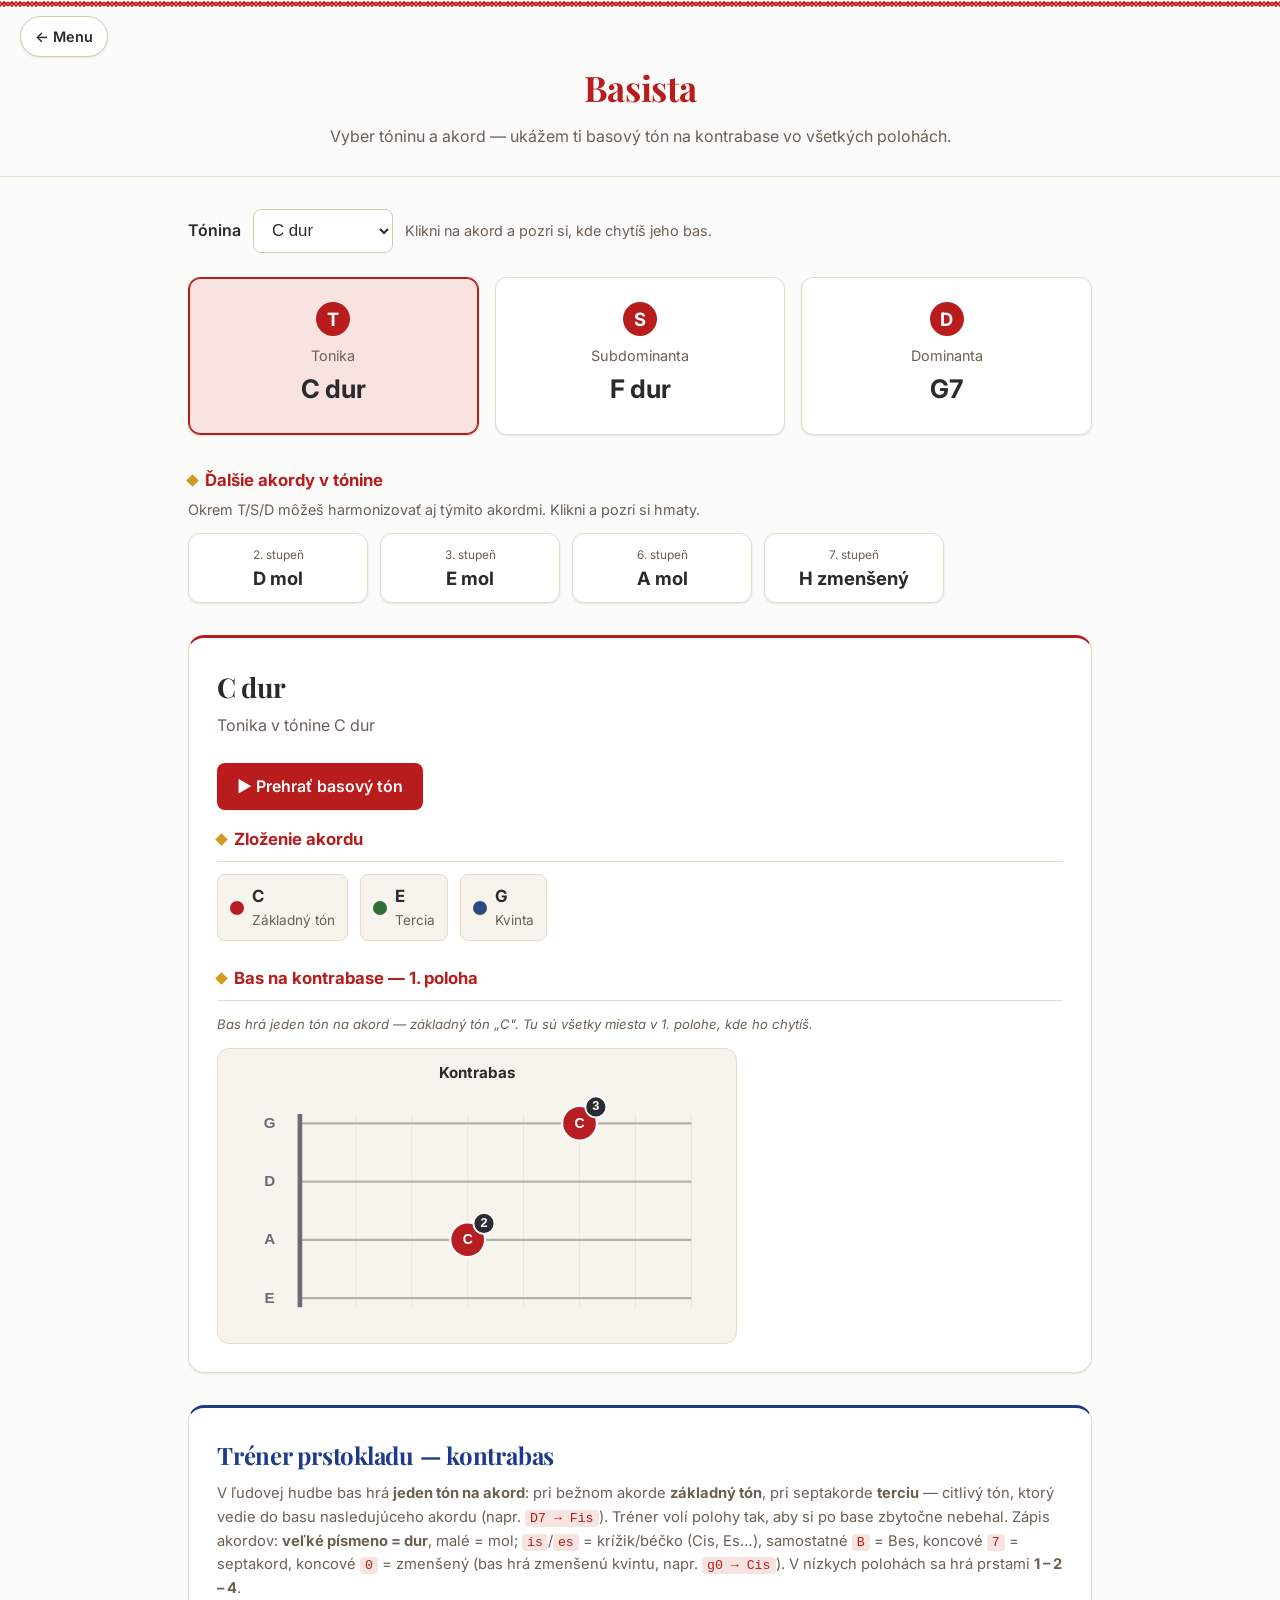
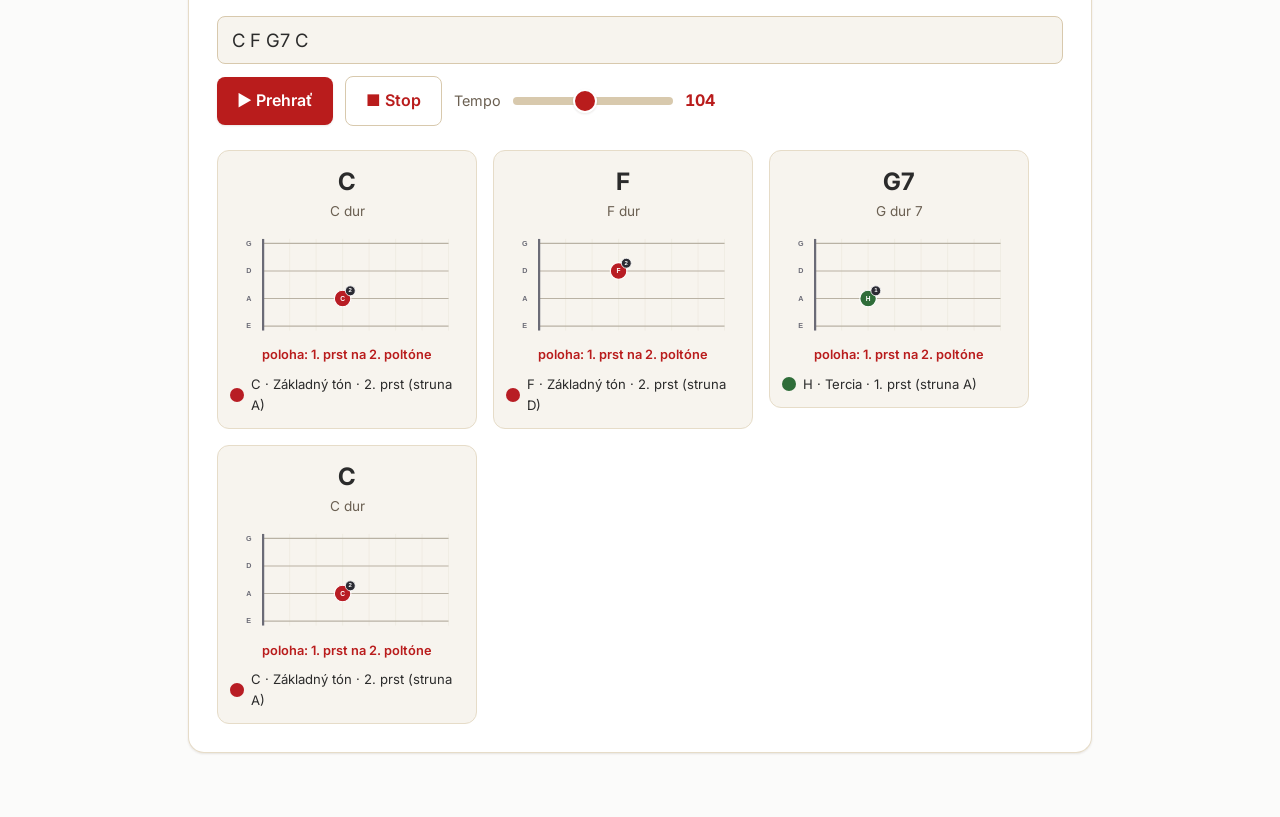
==== commit e3c78809: "Trenery: zmensene akordy, hratelne dvojhmaty, prehratie a viac hmatov - zmensene akordy (zapis g0), " ====
--- a/basista.html
+++ b/basista.html
@@ -38,7 +38,8 @@
         vedie do basu nasledujúceho akordu (napr. <code>D7 → Fis</code>). Tréner volí polohy tak, aby
         si po base zbytočne nebehal.
         Zápis akordov: <strong>veľké písmeno = dur</strong>, malé = mol; <code>is</code>/<code>es</code> =
-        krížik/béčko (Cis, Es…), samostatné <code>B</code> = Bes, koncové <code>7</code> = septakord.
+        krížik/béčko (Cis, Es…), samostatné <code>B</code> = Bes, koncové <code>7</code> = septakord,
+        koncové <code>0</code> = zmenšený (bas hrá zmenšenú kvintu, napr. <code>g0 → Cis</code>).
         V nízkych polohách sa hrá prstami <strong>1 – 2 – 4</strong>.
       </p>
       <input id="bassInput" type="text" autocomplete="off" spellcheck="false"
--- a/styles.css
+++ b/styles.css
@@ -371,6 +371,26 @@
   font-size: 0.82rem; color: var(--ink);
 }
 .prog-ds-item.held { font-weight: 600; color: #147a7a; }
+
+/* Tréner — akcie v bunke + rozbalené alternatívne hmaty */
+.prog-row { align-items: flex-start; } /* bunky sa pri rozbalení neroztiahnu navzájom */
+.prog-actions { display: flex; flex-wrap: wrap; gap: 8px; margin-top: 10px; }
+.play-btn.small { padding: 8px 14px; font-size: 0.9rem; min-height: 40px; }
+.prog-alts { margin-top: 12px; display: flex; flex-direction: column; gap: 14px; }
+.prog-alts[hidden] { display: none; } /* aby „hidden" prebilo display:flex */
+.prog-alt { border-top: 1px dashed var(--line-strong); padding-top: 12px; }
+.prog-alts-empty { color: var(--muted); font-size: 0.85rem; margin: 10px 0 0; }
+.prog-alts-hint { color: var(--muted); font-size: 0.85rem; margin: 0; }
+
+/* Výber nástroja v tréneri (viola / husle) */
+.trainer-opts { display: flex; align-items: center; gap: 10px; flex-wrap: wrap; margin: 0 0 14px; }
+.trainer-opts label { font-weight: 600; }
+.trainer-opts select {
+  font-size: 1rem; padding: 8px 12px;
+  border: 1px solid var(--line); border-radius: 8px;
+  background: var(--surface); color: var(--ink); min-height: 44px;
+}
+.trainer-opts .hint { color: var(--muted); font-size: 0.85rem; flex-basis: 100%; }
 
 /* ---- Zvuk: tlačidlá a tempo ---- */
 .prog-controls {
